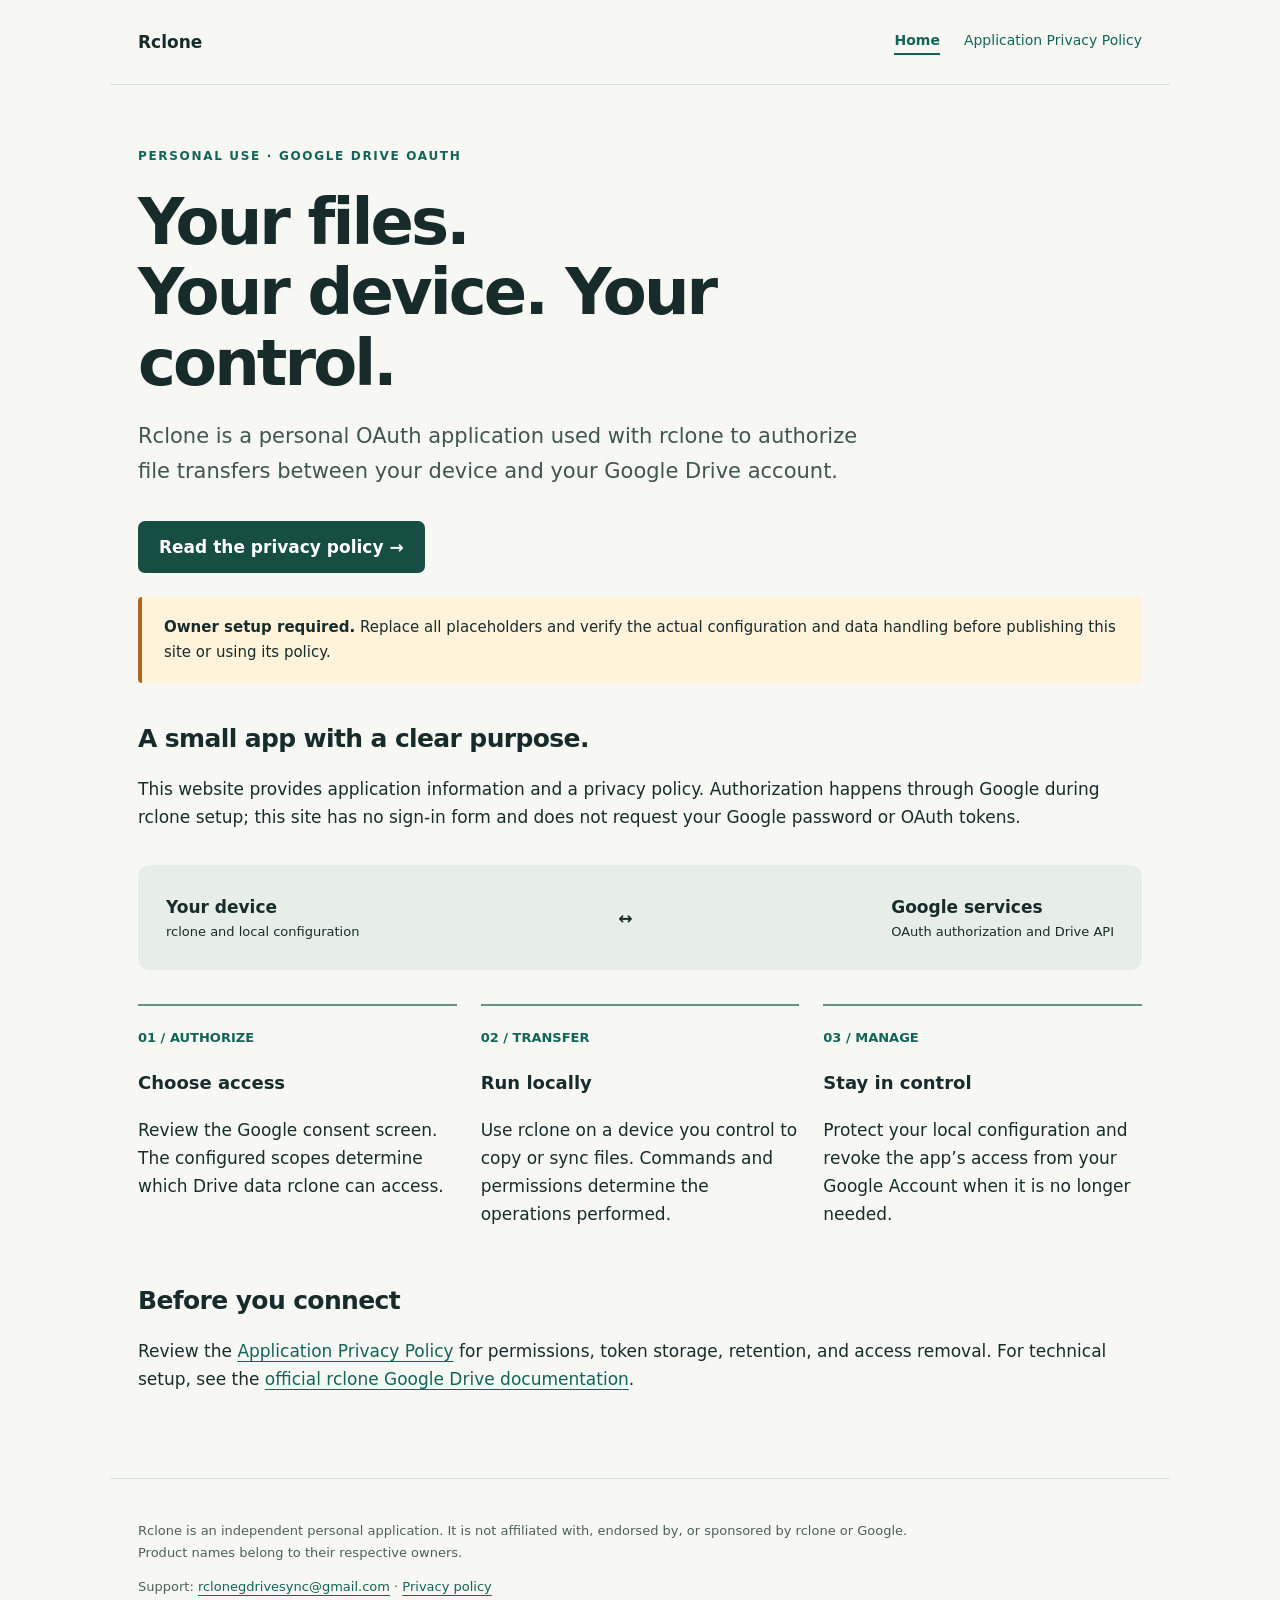
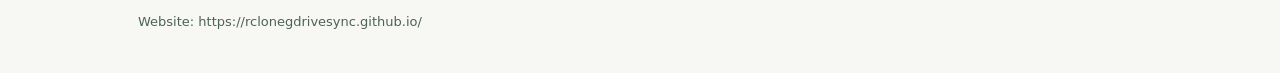
==== index.html @ efc9f5d7 "Add files via upload" ====
<!doctype html>
<html lang="en"><head><meta charset="utf-8"><meta name="viewport" content="width=device-width, initial-scale=1"><meta name="description" content="Personal Google Drive OAuth application for local rclone use. Application information and privacy policy."><title>Home · Rclone</title><link rel="stylesheet" href="styles.css"></head>
<body><a class="skip" href="#main">Skip to content</a><header><a class="brand" href="index.html">Rclone</a><nav aria-label="Main navigation"><a href="index.html" aria-current="page">Home</a><a href="privacy.html" >Application Privacy Policy</a></nav></header><main id="main" class=""><p class="eyebrow">Personal use · Google Drive OAuth</p><h1>Your files.<br>Your device. Your control.</h1><p class="lead">Rclone is a personal OAuth application used with rclone to authorize file transfers between your device and your Google Drive account.</p><a class="button" href="privacy.html">Read the privacy policy →</a><div class="notice"><strong>Owner setup required.</strong> Replace all placeholders and verify the actual configuration and data handling before publishing this site or using its policy.</div><h2>A small app with a clear purpose.</h2><p>This website provides application information and a privacy policy. Authorization happens through Google during rclone setup; this site has no sign-in form and does not request your Google password or OAuth tokens.</p><div class="flow" aria-label="Authorization and transfer overview"><div>Your device<small>rclone and local configuration</small></div><span aria-hidden="true">↔</span><div>Google services<small>OAuth authorization and Drive API</small></div></div><div class="grid"><section class="card"><span class="number">01 / AUTHORIZE</span><h3>Choose access</h3><p>Review the Google consent screen. The configured scopes determine which Drive data rclone can access.</p></section><section class="card"><span class="number">02 / TRANSFER</span><h3>Run locally</h3><p>Use rclone on a device you control to copy or sync files. Commands and permissions determine the operations performed.</p></section><section class="card"><span class="number">03 / MANAGE</span><h3>Stay in control</h3><p>Protect your local configuration and revoke the app’s access from your Google Account when it is no longer needed.</p></section></div><h2>Before you connect</h2><p>Review the <a href="privacy.html">Application Privacy Policy</a> for permissions, token storage, retention, and access removal. For technical setup, see the <a href="https://rclone.org/drive/">official rclone Google Drive documentation</a>.</p></main><footer><p>Rclone is an independent personal application. It is not affiliated with, endorsed by, or sponsored by rclone or Google. Product names belong to their respective owners.</p><p>Support: <a href="mailto:rclonegdrivesync@gmail.com">rclonegdrivesync@gmail.com</a> · <a href="privacy.html">Privacy policy</a></p><p>Website: https://rclonegdrivesync.github.io/</p></footer></body></html>
---- styles.css ----
*{box-sizing:border-box}html{scroll-behavior:smooth}body{margin:0;background:#f7f8f4;color:#172c2a;font:17px/1.65 system-ui,-apple-system,BlinkMacSystemFont,"Segoe UI",sans-serif}a{color:#126457;text-underline-offset:4px}a:focus-visible{outline:3px solid #ab5b21;outline-offset:5px}.skip{position:absolute;left:16px;top:-100px;background:white;padding:10px}.skip:focus{top:10px}header,main,footer{max-width:1060px;margin:auto;padding:28px}header{display:flex;align-items:center;justify-content:space-between;border-bottom:1px solid #d9e0d6;gap:20px}.brand{font-weight:750;text-decoration:none;color:inherit}nav{display:flex;gap:24px;flex-wrap:wrap}nav a{font-size:14px;text-decoration:none}nav a[aria-current]{font-weight:750;border-bottom:2px solid #126457}.eyebrow{font-size:12px;font-weight:750;letter-spacing:.14em;text-transform:uppercase;color:#126457;margin-top:34px}h1{font-size:clamp(36px,6vw,64px);line-height:1.1;letter-spacing:-.045em;max-width:820px;margin:20px 0}h2{font-size:25px;line-height:1.25;letter-spacing:-.025em;margin-top:40px}h3{font-size:18px}.lead{font-size:21px;max-width:740px;color:#405550}.button{display:inline-block;background:#164e43;color:white;padding:12px 21px;border-radius:7px;text-decoration:none;font-weight:650;margin:12px 0 24px}.notice{padding:18px 22px;background:#fff3db;border-left:4px solid #ac6823;border-radius:4px;font-size:15px}.grid{display:grid;grid-template-columns:repeat(3,1fr);gap:24px;margin:34px 0}.card{border-top:2px solid #639486;padding-top:16px}.number{font-size:13px;color:#126457;font-weight:750}.flow{display:flex;align-items:center;justify-content:space-between;gap:18px;background:#e6eee7;border-radius:12px;padding:28px;margin:34px 0;font-weight:650}.flow small{display:block;font-size:13px;font-weight:400}.policy{max-width:820px}code{font-size:.88em;background:#e7ece6;padding:2px 5px;border-radius:3px;overflow-wrap:anywhere}.meta{font-size:14px;color:#4d605c}.scope{padding:16px 0;border-bottom:1px solid #d9e0d6}.scope p{margin:6px 0}footer{border-top:1px solid #d9e0d6;margin-top:40px;font-size:13px;color:#4d605c}footer p{max-width:800px}li{margin-bottom:10px}@media(max-width:650px){header{align-items:flex-start;flex-direction:column}header,main,footer{padding:22px}.grid{grid-template-columns:1fr;gap:12px}.flow{flex-direction:column;align-items:flex-start}.lead{font-size:19px}nav{gap:20px}}@media(prefers-reduced-motion:reduce){html{scroll-behavior:auto}}
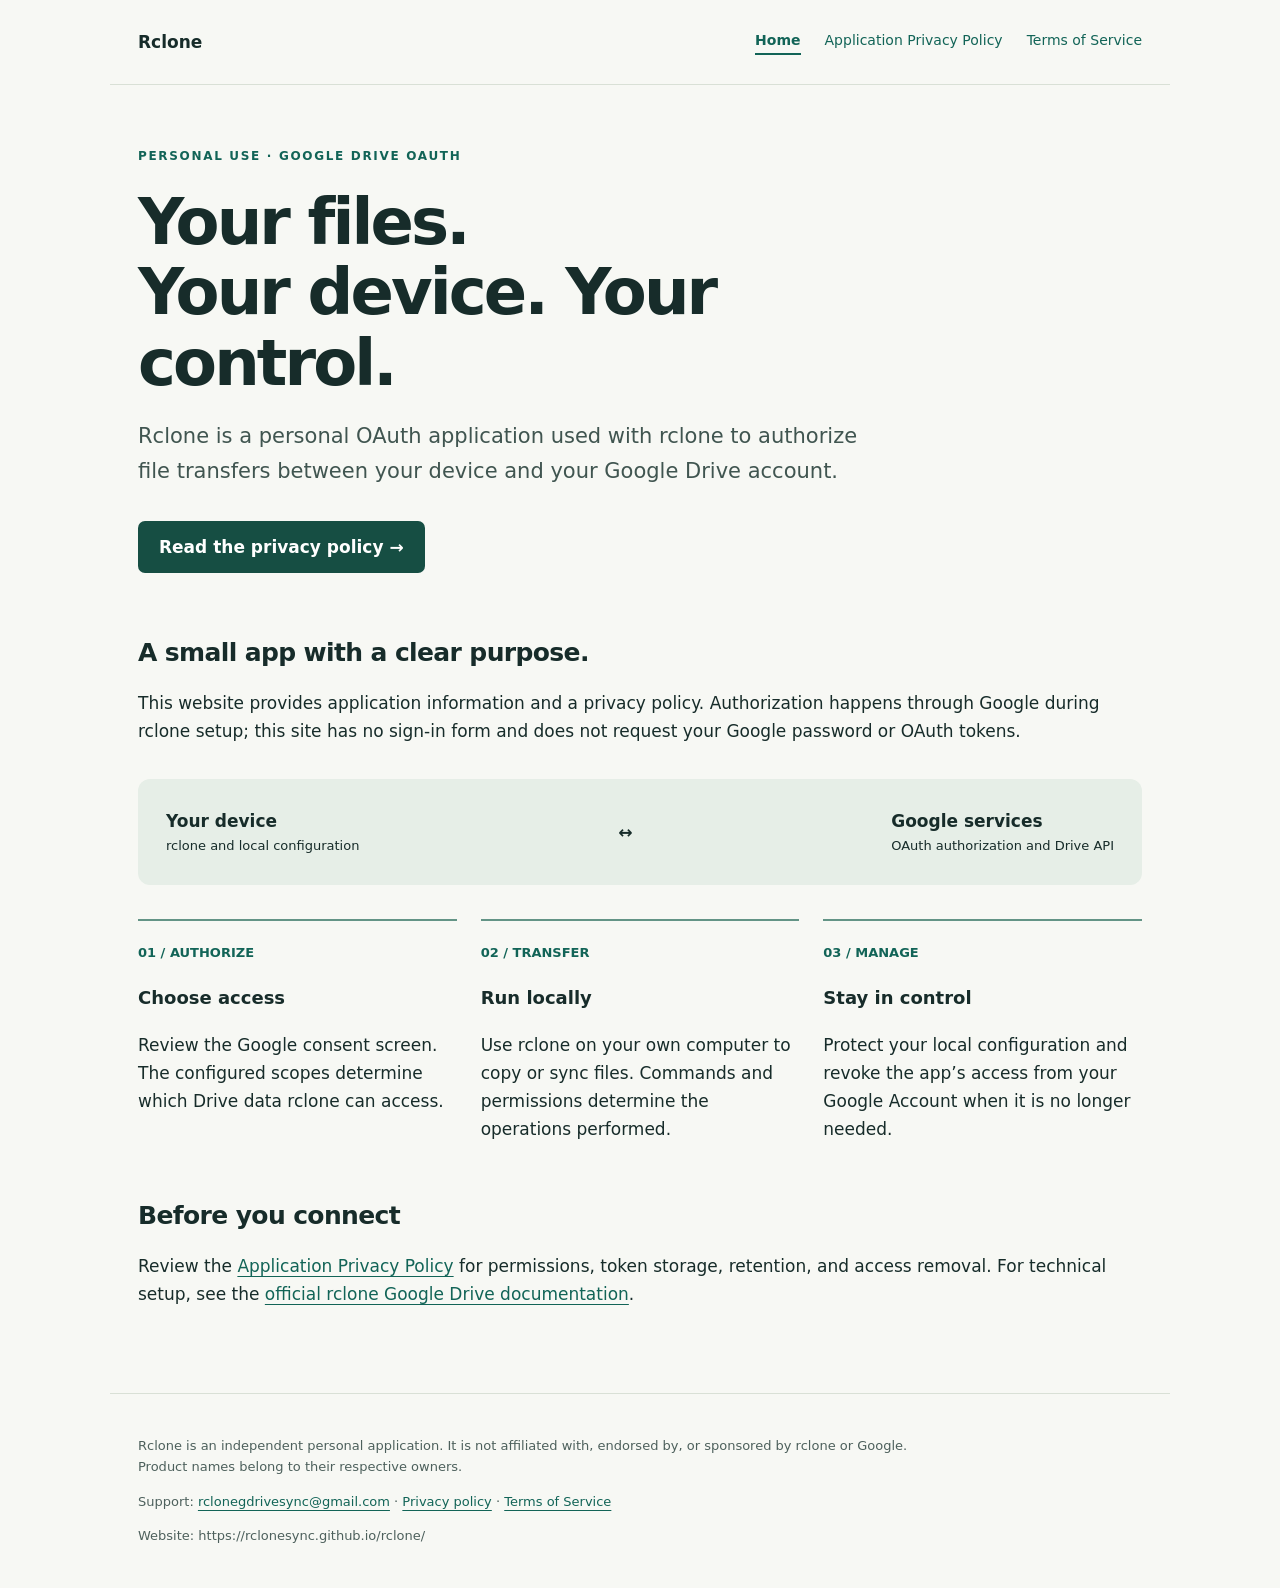
==== commit c7795976: "Add files via upload" ====
--- a/index.html
+++ b/index.html
@@ -1,3 +1,3 @@
 <!doctype html>
 <html lang="en"><head><meta charset="utf-8"><meta name="viewport" content="width=device-width, initial-scale=1"><meta name="description" content="Personal Google Drive OAuth application for local rclone use. Application information and privacy policy."><title>Home · Rclone</title><link rel="stylesheet" href="styles.css"></head>
-<body><a class="skip" href="#main">Skip to content</a><header><a class="brand" href="index.html">Rclone</a><nav aria-label="Main navigation"><a href="index.html" aria-current="page">Home</a><a href="privacy.html" >Application Privacy Policy</a></nav></header><main id="main" class=""><p class="eyebrow">Personal use · Google Drive OAuth</p><h1>Your files.<br>Your device. Your control.</h1><p class="lead">Rclone is a personal OAuth application used with rclone to authorize file transfers between your device and your Google Drive account.</p><a class="button" href="privacy.html">Read the privacy policy →</a><div class="notice"><strong>Owner setup required.</strong> Replace all placeholders and verify the actual configuration and data handling before publishing this site or using its policy.</div><h2>A small app with a clear purpose.</h2><p>This website provides application information and a privacy policy. Authorization happens through Google during rclone setup; this site has no sign-in form and does not request your Google password or OAuth tokens.</p><div class="flow" aria-label="Authorization and transfer overview"><div>Your device<small>rclone and local configuration</small></div><span aria-hidden="true">↔</span><div>Google services<small>OAuth authorization and Drive API</small></div></div><div class="grid"><section class="card"><span class="number">01 / AUTHORIZE</span><h3>Choose access</h3><p>Review the Google consent screen. The configured scopes determine which Drive data rclone can access.</p></section><section class="card"><span class="number">02 / TRANSFER</span><h3>Run locally</h3><p>Use rclone on a device you control to copy or sync files. Commands and permissions determine the operations performed.</p></section><section class="card"><span class="number">03 / MANAGE</span><h3>Stay in control</h3><p>Protect your local configuration and revoke the app’s access from your Google Account when it is no longer needed.</p></section></div><h2>Before you connect</h2><p>Review the <a href="privacy.html">Application Privacy Policy</a> for permissions, token storage, retention, and access removal. For technical setup, see the <a href="https://rclone.org/drive/">official rclone Google Drive documentation</a>.</p></main><footer><p>Rclone is an independent personal application. It is not affiliated with, endorsed by, or sponsored by rclone or Google. Product names belong to their respective owners.</p><p>Support: <a href="mailto:rclonegdrivesync@gmail.com">rclonegdrivesync@gmail.com</a> · <a href="privacy.html">Privacy policy</a></p><p>Website: https://rclonegdrivesync.github.io/</p></footer></body></html>+<body><a class="skip" href="#main">Skip to content</a><header><a class="brand" href="index.html">Rclone</a><nav aria-label="Main navigation"><a href="index.html" aria-current="page">Home</a><a href="privacy.html" >Application Privacy Policy</a><a href="terms.html">Terms of Service</a></nav></header><main id="main" class=""><p class="eyebrow">Personal use · Google Drive OAuth</p><h1>Your files.<br>Your device. Your control.</h1><p class="lead">Rclone is a personal OAuth application used with rclone to authorize file transfers between your device and your Google Drive account.</p><a class="button" href="privacy.html">Read the privacy policy →</a><h2>A small app with a clear purpose.</h2><p>This website provides application information and a privacy policy. Authorization happens through Google during rclone setup; this site has no sign-in form and does not request your Google password or OAuth tokens.</p><div class="flow" aria-label="Authorization and transfer overview"><div>Your device<small>rclone and local configuration</small></div><span aria-hidden="true">↔</span><div>Google services<small>OAuth authorization and Drive API</small></div></div><div class="grid"><section class="card"><span class="number">01 / AUTHORIZE</span><h3>Choose access</h3><p>Review the Google consent screen. The configured scopes determine which Drive data rclone can access.</p></section><section class="card"><span class="number">02 / TRANSFER</span><h3>Run locally</h3><p>Use rclone on your own computer to copy or sync files. Commands and permissions determine the operations performed.</p></section><section class="card"><span class="number">03 / MANAGE</span><h3>Stay in control</h3><p>Protect your local configuration and revoke the app’s access from your Google Account when it is no longer needed.</p></section></div><h2>Before you connect</h2><p>Review the <a href="privacy.html">Application Privacy Policy</a> for permissions, token storage, retention, and access removal. For technical setup, see the <a href="https://rclone.org/drive/">official rclone Google Drive documentation</a>.</p></main><footer><p>Rclone is an independent personal application. It is not affiliated with, endorsed by, or sponsored by rclone or Google. Product names belong to their respective owners.</p><p>Support: <a href="mailto:rclonegdrivesync@gmail.com">rclonegdrivesync@gmail.com</a> · <a href="privacy.html">Privacy policy</a> · <a href="terms.html">Terms of Service</a></p><p>Website: https://rclonesync.github.io/rclone/</p></footer></body></html>
